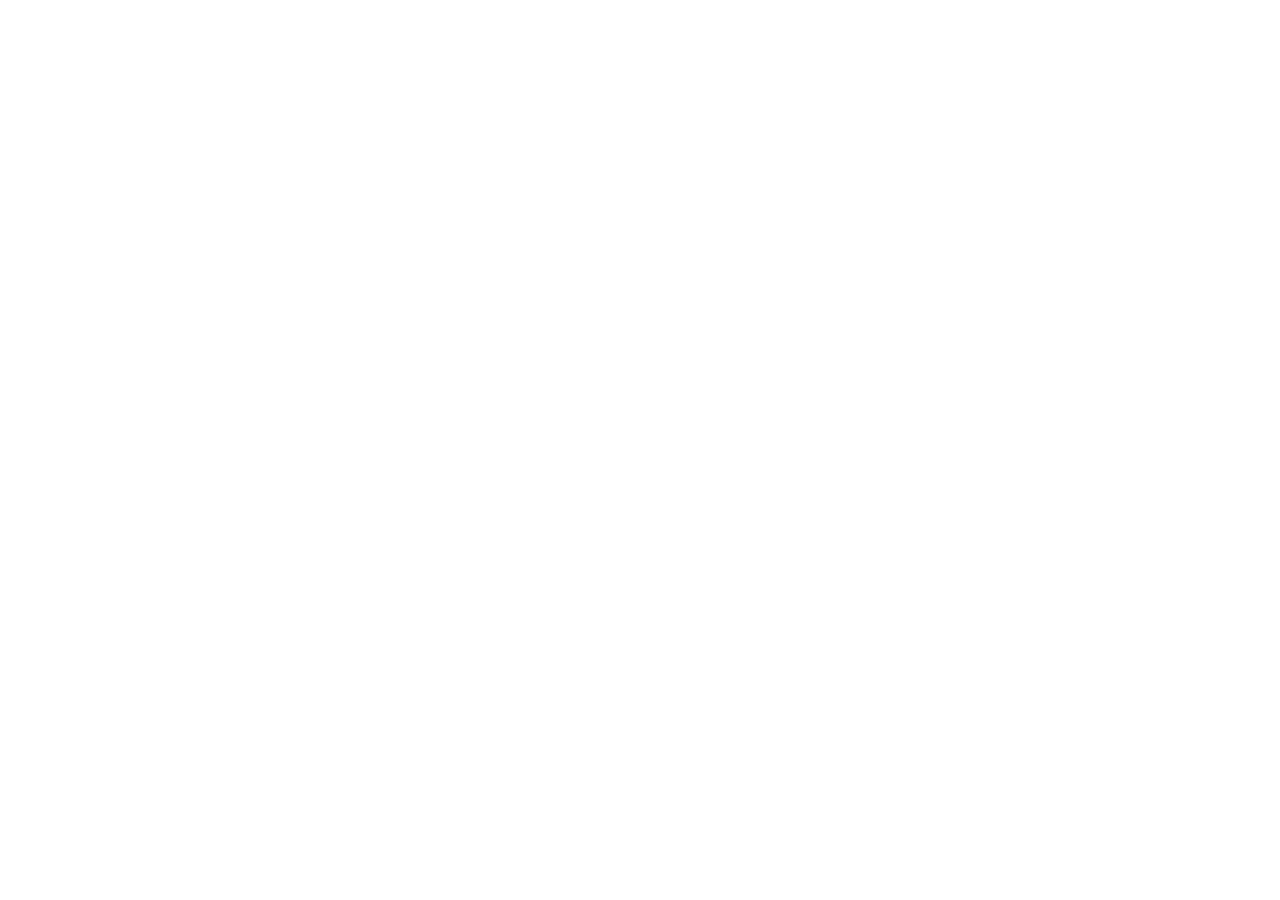
==== Layout.html @ 7b773ab5 "First steps" ====
<!DOCTYPE html>
<html lang="en">
<head>
    <meta name="author" content="Cristóvão Ribeiro">
    <meta charset="UTF-8">
    <meta name="viewport" content="width=device-width, initial-scale=1.0">
    <meta name="description" content="Site foi criado para o projeto de Histogram em História">
	<meta name="keywords" content="Iluminismo, Histogram">
    <link rel="stylesheet" href="Layout.css">
    <title>Histogram</title>
</head>
<body>
    <nav class="Menu">
        <a href=""></a>
    </nav>
    
</body>
</html>
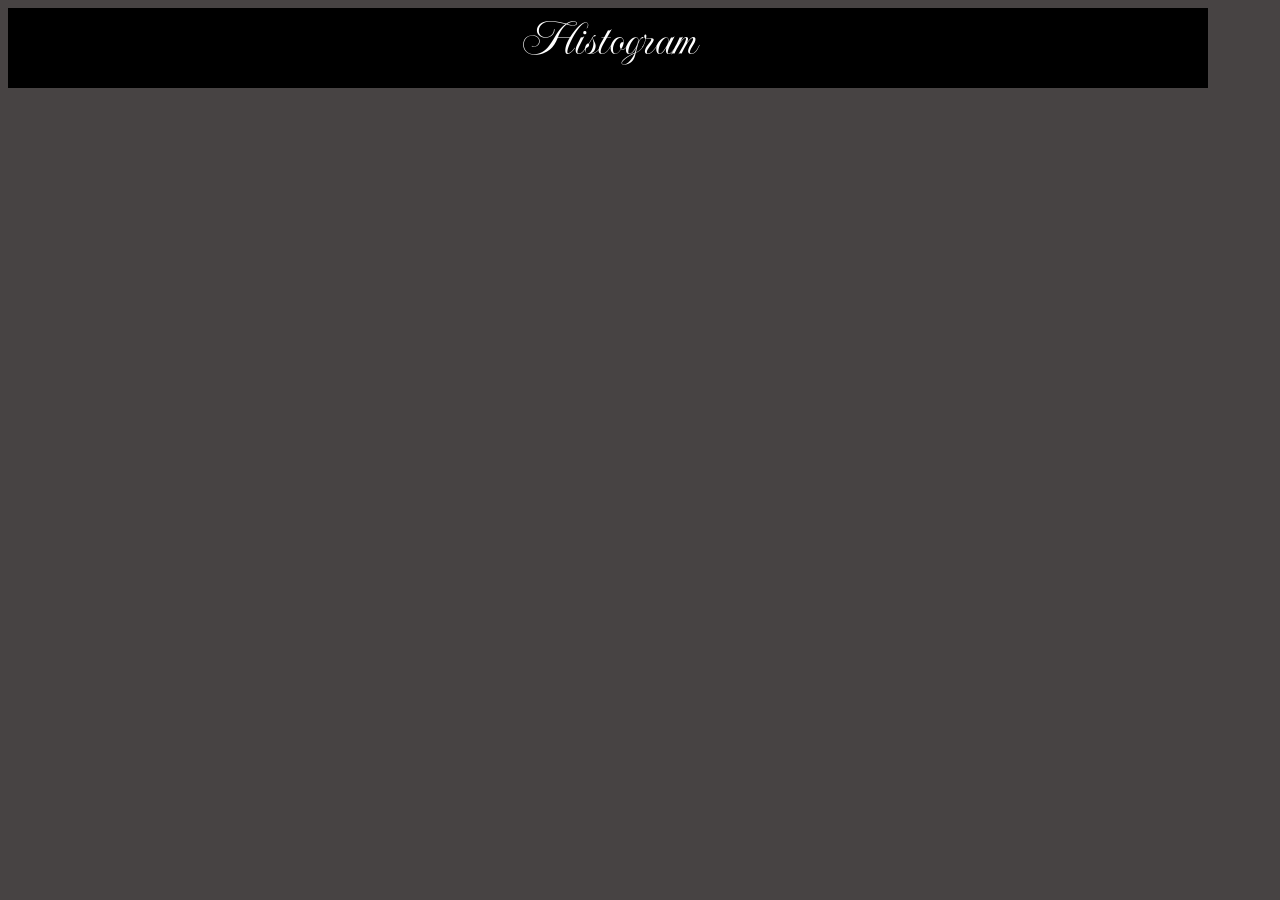
==== commit e4fab77b: "Firt steps2" ====
--- a/Layout.html
+++ b/Layout.html
@@ -10,9 +10,11 @@
     <title>Histogram</title>
 </head>
 <body>
-    <nav class="Menu">
-        <a href=""></a>
-    </nav>
+    <header>
+        <nav class="Menu">
+            <a href="">Histogram</a>
+        </nav>
+    </header>
     
 </body>
 </html>
--- a/Layout.css
+++ b/Layout.css
@@ -0,0 +1,24 @@
+@import url('https://fonts.googleapis.com/css2?family=Imperial+Script&display=swap');
+
+
+body{background-color: #474343;}
+
+/*Layout*/
+
+header{background-color: rgb(0, 0, 0);
+color: white;
+padding: 0px;
+width: 100%;
+max-width: 1200px;
+height: 100%;
+max-height: 80px;
+position: fixed;
+z-index: 1000;
+text-align: center;
+text-decoration: none;
+font-size: 50px;}
+
+Header nav a{text-decoration: none;
+color: white;
+font-family: "imperial script", cursive;
+}
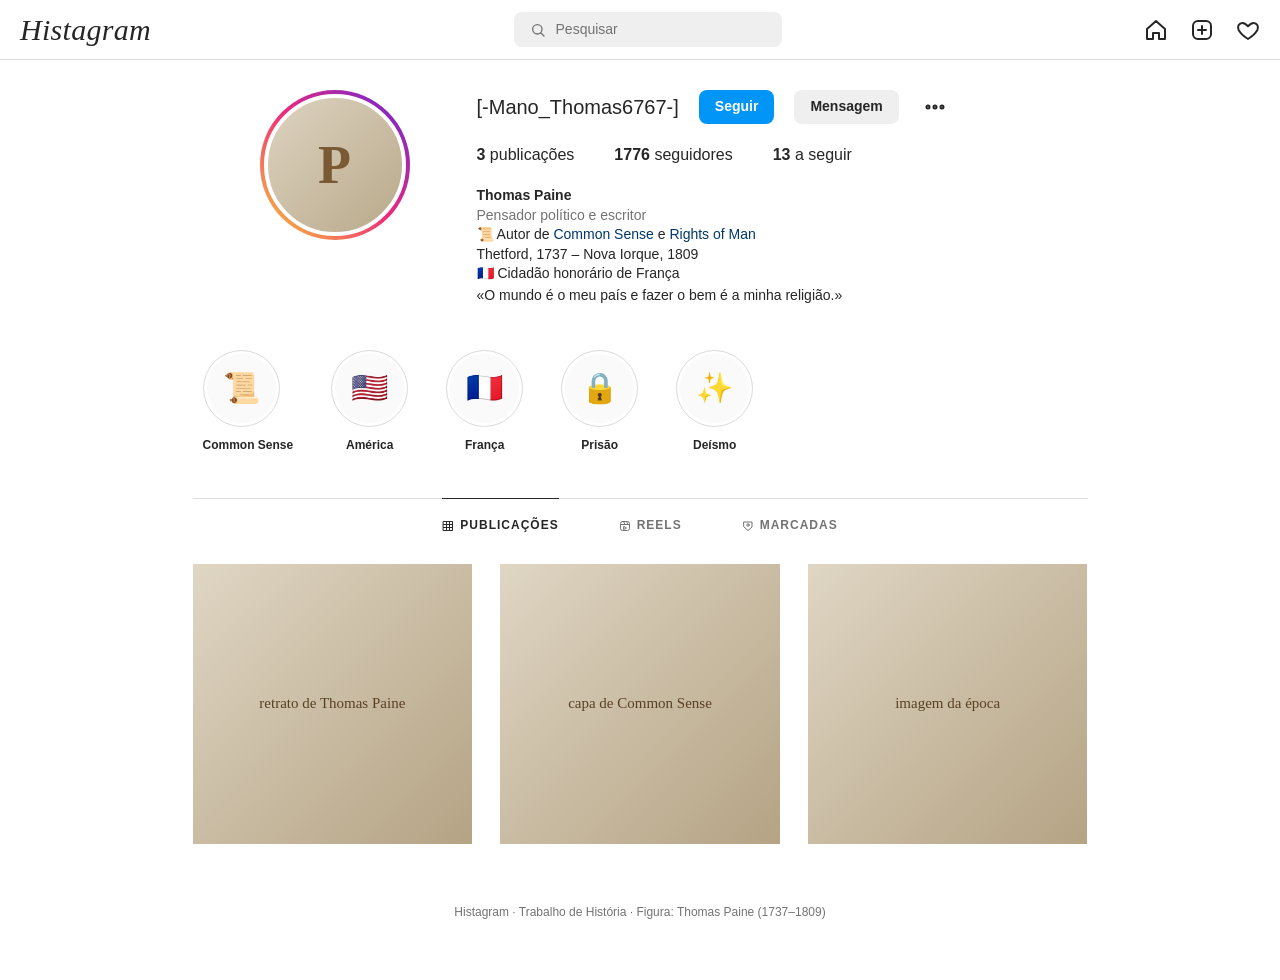
==== commit 098a4ee6: "Tudo" ====
--- a/Layout.html
+++ b/Layout.html
@@ -9,12 +9,155 @@
     <link rel="stylesheet" href="Layout.css">
     <title>Histogram</title>
 </head>
-<body>
-    <header>
-        <nav class="Menu">
-            <a href="">Histogram</a>
-        </nav>
-    </header>
-    
+<!-- Ícones reutilizáveis -->
+<svg class="sprite" width="0" height="0" aria-hidden="true">
+  <symbol id="heart" viewBox="0 0 24 24"><path d="M12 21s-7.5-4.6-9.5-9.3C1.2 8.4 3 5 6.4 5c2 0 3.5 1.1 5.6 3.2C14.1 6.1 15.6 5 17.6 5 21 5 22.8 8.4 21.5 11.7 19.5 16.4 12 21 12 21z"/></symbol>
+  <symbol id="comment" viewBox="0 0 24 24"><path d="M21 11.5a8.5 8.5 0 0 1-12.3 7.6L3 21l1.9-5.4A8.5 8.5 0 1 1 21 11.5z"/></symbol>
+  <symbol id="send" viewBox="0 0 24 24"><path d="M22 3 2 10.5l7.5 3 3 7.5L22 3zM9.5 13.5 22 3"/></symbol>
+  <symbol id="save" viewBox="0 0 24 24"><path d="M6 3h12v18l-6-4.5L6 21z"/></symbol>
+  <symbol id="grid" viewBox="0 0 24 24"><rect x="3" y="3" width="18" height="18"/><path d="M9 3v18M15 3v18M3 9h18M3 15h18"/></symbol>
+  <symbol id="reel" viewBox="0 0 24 24"><rect x="3" y="3" width="18" height="18" rx="4"/><path d="M3 9h18M9 3l3 6M15 3l3 6M10 13l5 3-5 3z"/></symbol>
+  <symbol id="tag" viewBox="0 0 24 24"><path d="M4 4h16v10l-8 7-8-7z"/><circle cx="12" cy="10" r="2.5"/></symbol>
+  <symbol id="home" viewBox="0 0 24 24"><path d="M3 11 12 3l9 8v10h-6v-6H9v6H3z"/></symbol>
+  <symbol id="search" viewBox="0 0 24 24"><circle cx="11" cy="11" r="7"/><path d="m21 21-5-5"/></symbol>
+  <symbol id="plus" viewBox="0 0 24 24"><rect x="3" y="3" width="18" height="18" rx="5"/><path d="M12 8v8M8 12h8"/></symbol>
+  <symbol id="x" viewBox="0 0 24 24"><path d="M5 5l14 14M19 5 5 19"/></symbol>
+  <symbol id="more" viewBox="0 0 24 24"><circle cx="5" cy="12" r="1.5" class="f"/><circle cx="12" cy="12" r="1.5" class="f"/><circle cx="19" cy="12" r="1.5" class="f"/></symbol>
+  <symbol id="smile" viewBox="0 0 24 24"><circle cx="12" cy="12" r="9"/><path d="M8 14s1.5 2.5 4 2.5 4-2.5 4-2.5M9 9.5h.01M15 9.5h.01"/></symbol>
+  <symbol id="stack" viewBox="0 0 24 24"><rect x="3" y="7" width="14" height="14" rx="2"/><path d="M7 3h12a2 2 0 0 1 2 2v12"/></symbol>
+</svg>
+
+<!-- Barra superior -->
+<div class="topbar">
+  <span class="logo">Histagram</span>
+  <div class="search"><svg class="i"><use href="#search"/></svg>Pesquisar</div>
+  <div class="topicons">
+    <svg class="i"><use href="#home"/></svg>
+    <svg class="i"><use href="#plus"/></svg>
+    <svg class="i"><use href="#heart"/></svg>
+  </div>
+</div>
+
+<main class="page">
+  <!-- A. Identidade do perfil -->
+  <section class="profile">
+    <div class="pic-col">
+      <div class="pic"><div class="in">P<img src="paine_retrato.jpg" alt="Retrato de Thomas Paine" onerror="this.remove()"></div></div>
+    </div>
+    <div class="info">
+      <div class="l1">
+        <h1 class="uname">[-Mano_Thomas6767-]</h1>
+        <a class="btn" href="#">Seguir</a>
+        <a class="btn g" href="#">Mensagem</a>
+        <svg class="i dots"><use href="#more"/></svg>
+      </div>
+      <div class="l2">
+        <span><b>3</b> publicações</span>
+        <span><b>1776</b> seguidores</span>
+        <span><b>13</b> a seguir</span>
+      </div>
+      <div class="fullname">Thomas Paine</div>
+      <div class="cat">Pensador político e escritor</div>
+      <div class="bio">📜 Autor de <span class="tag">Common Sense</span> e <span class="tag">Rights of Man</span>
+Thetford, 1737 – Nova Iorque, 1809
+🇫🇷 Cidadão honorário de França
+<span class="q">«O mundo é o meu país e fazer o bem é a minha religião.»</span></div>
+    </div>
+  </section>
+
+  <!-- Destaques -->
+  <div class="highlights">
+    <div class="hl"><div class="c"><span>📜</span></div><small>Common Sense</small></div>
+    <div class="hl"><div class="c"><span>🇺🇸</span></div><small>América</small></div>
+    <div class="hl"><div class="c"><span>🇫🇷</span></div><small>França</small></div>
+    <div class="hl"><div class="c"><span>🔒</span></div><small>Prisão</small></div>
+    <div class="hl"><div class="c"><span>✨</span></div><small>Deísmo</small></div>
+  </div>
+
+  <!-- Separadores -->
+  <div class="tabs">
+    <div class="tab on"><svg class="i"><use href="#grid"/></svg><span>Publicações</span></div>
+    <div class="tab"><svg class="i"><use href="#reel"/></svg><span>Reels</span></div>
+    <div class="tab"><svg class="i"><use href="#tag"/></svg><span>Marcadas</span></div>
+  </div>
+
+  <!-- B. Grelha com as três publicações -->
+  <section class="grid">
+    <a class="tile" href="#p1">
+      <div class="ph">retrato de Thomas Paine</div>
+      <img src="paine_retrato.jpg" alt="Retrato de Thomas Paine" onerror="this.remove()">
+      <div class="over"><span><svg class="i f"><use href="#heart"/></svg>1 774</span><span><svg class="i f"><use href="#comment"/></svg>13</span></div>
+    </a>
+    <a class="tile" href="#p2">
+      <div class="ph">capa de Common Sense</div>
+      <img src="common_sense.jpg" alt="Capa de Common Sense, 1776" onerror="this.remove()">
+      <div class="over"><span><svg class="i f"><use href="#heart"/></svg>1 776</span><span><svg class="i f"><use href="#comment"/></svg>47</span></div>
+    </a>
+    <a class="tile" href="#p3">
+      <div class="ph">imagem da época</div>
+      <img src="revolucoes.jpg" alt="Imagem da época das revoluções" onerror="this.remove()">
+      <div class="over"><span><svg class="i f"><use href="#heart"/></svg>1 792</span><span><svg class="i f"><use href="#comment"/></svg>94</span></div>
+    </a>
+  </section>
+
+  <footer>Histagram · Trabalho de História · Figura: Thomas Paine (1737–1809)</footer>
+</main>
+
+<!-- ============ Publicação 1 ============ -->
+<div class="modal" id="p1">
+  <a class="bg" href="#" aria-label="Fechar"></a>
+  <a class="close" href="#"><svg class="i"><use href="#x"/></svg></a>
+  <a class="nav prev" href="#p3">‹</a><a class="nav next" href="#p2">›</a>
+  <article class="box">
+    <div class="photo">retrato de Thomas Paine<img src="paine_retrato.jpg" alt="Retrato de Thomas Paine" onerror="this.remove()"></div>
+    <div class="side">
+      <header><div class="ava">P<img src="paine_retrato.jpg" alt="" onerror="this.remove()"></div><div class="who"><b>thomas.paine_1737</b><span>Thetford, Inglaterra</span></div><svg class="i dots"><use href="#more"/></svg></header>
+      <div class="comments"><div class="ava">P<img src="paine_retrato.jpg" alt="" onerror="this.remove()"></div>
+        <div><p><b>thomas.paine_1737</b>Quem sou eu? Thomas Paine, nascido em Thetford, em 1737, filho de um quaker que fazia espartilhos. Em 1774, com uma carta de Benjamin Franklin, parti para Filadélfia. 🇺🇸
+          <span class="tags">#ThomasPaine #Iluminismo #SéculoXVIII #Thetford #Franklin</span></p><time>1774</time></div></div>
+      <div class="bar"><div class="acts"><svg class="i"><use href="#heart"/></svg><svg class="i"><use href="#comment"/></svg><svg class="i"><use href="#send"/></svg><svg class="i sv"><use href="#save"/></svg></div>
+        <div class="likes">1 774 gostos</div><div class="date">Novembro de 1774</div></div>
+      <div class="add"><svg class="i"><use href="#smile"/></svg><span>Adicione um comentário...</span><span class="pub">Publicar</span></div>
+    </div>
+  </article>
+</div>
+
+<!-- ============ Publicação 2 ============ -->
+<div class="modal" id="p2">
+  <a class="bg" href="#" aria-label="Fechar"></a>
+  <a class="close" href="#"><svg class="i"><use href="#x"/></svg></a>
+  <a class="nav prev" href="#p1">‹</a><a class="nav next" href="#p3">›</a>
+  <article class="box">
+    <div class="photo">capa de Common Sense<img src="common_sense.jpg" alt="Capa de Common Sense, 1776" onerror="this.remove()"></div>
+    <div class="side">
+      <header><div class="ava">P<img src="paine_retrato.jpg" alt="" onerror="this.remove()"></div><div class="who"><b>thomas.paine_1737</b><span>Filadélfia, Pensilvânia</span></div><svg class="i dots"><use href="#more"/></svg></header>
+      <div class="comments"><div class="ava">P<img src="paine_retrato.jpg" alt="" onerror="this.remove()"></div>
+        <div><p><b>thomas.paine_1737</b>A minha obra. Em janeiro de 1776 publiquei <i>Common Sense</i>, o panfleto que defendia a independência das colónias e criticava a monarquia hereditária. Depois vieram <i>Rights of Man</i> (1791–92) e <i>The Age of Reason</i> (1794–95). 📜
+          <span class="tags">#CommonSense #RightsOfMan #Iluminismo #Independência #Razão</span></p><time>Janeiro de 1776</time></div></div>
+      <div class="bar"><div class="acts"><svg class="i"><use href="#heart"/></svg><svg class="i"><use href="#comment"/></svg><svg class="i"><use href="#send"/></svg><svg class="i sv"><use href="#save"/></svg></div>
+        <div class="likes">1 776 gostos</div><div class="date">Janeiro de 1776</div></div>
+      <div class="add"><svg class="i"><use href="#smile"/></svg><span>Adicione um comentário...</span><span class="pub">Publicar</span></div>
+    </div>
+  </article>
+</div>
+
+<!-- ============ Publicação 3 ============ -->
+<div class="modal" id="p3">
+  <a class="bg" href="#" aria-label="Fechar"></a>
+  <a class="close" href="#"><svg class="i"><use href="#x"/></svg></a>
+  <a class="nav prev" href="#p2">‹</a><a class="nav next" href="#p1">›</a>
+  <article class="box">
+    <div class="photo">imagem da época<img src="revolucoes.jpg" alt="Imagem da época das revoluções" onerror="this.remove()"></div>
+    <div class="side">
+      <header><div class="ava">P<img src="paine_retrato.jpg" alt="" onerror="this.remove()"></div><div class="who"><b>thomas.paine_1737</b><span>Paris, França</span></div><svg class="i dots"><use href="#more"/></svg></header>
+      <div class="comments"><div class="ava">P<img src="paine_retrato.jpg" alt="" onerror="this.remove()"></div>
+        <div><p><b>thomas.paine_1737</b>O meu tempo. Vivi duas revoluções, a americana e a francesa. Fui eleito para a Convenção Nacional em 1792 e, em 1793, acabei preso em Paris. As ideias do Iluminismo corriam já em panfletos, jornais e cafés, e não só nos salões. ⚖️
+          <span class="tags">#RevoluçãoAmericana #RevoluçãoFrancesa #Iluminismo #Panfletos #Liberdade</span></p><time>1792 – 1794</time></div></div>
+      <div class="bar"><div class="acts"><svg class="i"><use href="#heart"/></svg><svg class="i"><use href="#comment"/></svg><svg class="i"><use href="#send"/></svg><svg class="i sv"><use href="#save"/></svg></div>
+        <div class="likes">1 792 gostos</div><div class="date">1792 – 1794</div></div>
+      <div class="add"><svg class="i"><use href="#smile"/></svg><span>Adicione um comentário...</span><span class="pub">Publicar</span></div>
+    </div>
+  </article>
+</div>
 </body>
 </html>
--- a/Layout.css
+++ b/Layout.css
@@ -1,24 +1,187 @@
-@import url('https://fonts.googleapis.com/css2?family=Imperial+Script&display=swap');
+:root {
+  --bg: #ffffff;
+  --bg-2: #fafafa;
+  --border: #dbdbdb;
+  --text: #262626;
+  --muted: #737373;
+  --blue: #0095f6;
+  --link: #00376b;
+  --grad: linear-gradient(45deg, #f9ce34, #ee2a7b, #6228d7);
+}
+* { box-sizing: border-box; margin: 0; padding: 0; }
+html { scroll-behavior: smooth; }
+body {
+  background: var(--bg);
+  color: var(--text);
+  font-family: -apple-system, BlinkMacSystemFont, "Segoe UI", Roboto, Helvetica, Arial, sans-serif;
+  font-size: 14px;
+  line-height: 1.4;
+}
+a { color: inherit; text-decoration: none; }
+svg.i { width: 24px; height: 24px; fill: none; stroke: currentColor; stroke-width: 2; stroke-linecap: round; stroke-linejoin: round; }
+svg.f { fill: currentColor; stroke: none; }
+.sprite { position: absolute; }
 
+/* ---------- Barra superior ---------- */
+.topbar {
+  position: sticky; top: 0; z-index: 20;
+  background: var(--bg); border-bottom: 1px solid var(--border);
+  height: 60px; display: flex; align-items: center; justify-content: space-between;
+  padding: 0 20px;
+}
+.logo {
+  font-family: "Billabong", "Snell Roundhand", "Brush Script MT", "Segoe Script", cursive;
+  font-size: 30px; font-style: italic; letter-spacing: .3px;
+}
+.search {
+  background: #efefef; border-radius: 8px; padding: 8px 16px; color: var(--muted);
+  width: 268px; display: flex; gap: 10px; align-items: center;
+}
+.search svg { width: 16px; height: 16px; }
+.topicons { display: flex; gap: 22px; }
 
-body{background-color: #474343;}
+/* ---------- Perfil ---------- */
+.page { max-width: 935px; margin: 0 auto; padding: 30px 20px 60px; }
+.profile { display: flex; margin-bottom: 44px; }
+.pic-col { flex: 0 0 284px; display: flex; justify-content: center; }
+.pic {
+  width: 150px; height: 150px; border-radius: 50%; padding: 4px; background: var(--grad);
+}
+.pic .in {
+  width: 100%; height: 100%; border-radius: 50%; border: 4px solid #fff; overflow: hidden;
+  background: linear-gradient(135deg, #ddd3c1, #b9a98a);
+  display: flex; align-items: center; justify-content: center;
+  font: 700 54px Georgia, serif; color: #7a5a35; position: relative;
+}
+.pic img, .tile img, .modal .photo img, .ava img { position: absolute; inset: 0; width: 100%; height: 100%; object-fit: cover; }
+.info { flex: 1; min-width: 0; }
+.l1 { display: flex; align-items: center; gap: 20px; flex-wrap: wrap; margin-bottom: 20px; }
+.uname { font-size: 20px; font-weight: 400; }
+.btn {
+  background: var(--blue); color: #fff; font-weight: 600; font-size: 14px;
+  padding: 7px 16px; border-radius: 8px;
+}
+.btn.g { background: #efefef; color: var(--text); }
+.dots { margin-left: 4px; }
+.l2 { display: flex; gap: 40px; margin-bottom: 20px; font-size: 16px; }
+.l2 b { font-weight: 600; }
+.fullname { font-weight: 600; font-size: 14px; }
+.cat { color: var(--muted); }
+.bio { white-space: pre-line; }
+.bio .q { display: block; margin-top: 2px; }
+.bio .tag { color: var(--link); }
 
-/*Layout*/
+/* ---------- Destaques ---------- */
+.highlights { display: flex; gap: 38px; margin-bottom: 44px; padding: 0 10px; overflow-x: auto; }
+.hl { text-align: center; flex: 0 0 auto; }
+.hl .c {
+  width: 77px; height: 77px; border-radius: 50%; border: 1px solid var(--border);
+  padding: 3px; margin-bottom: 8px;
+}
+.hl .c span {
+  display: flex; width: 100%; height: 100%; border-radius: 50%;
+  background: var(--bg-2); align-items: center; justify-content: center; font-size: 30px;
+}
+.hl small { font-size: 12px; font-weight: 600; }
 
-header{background-color: rgb(0, 0, 0);
-color: white;
-padding: 0px;
-width: 100%;
-max-width: 1200px;
-height: 100%;
-max-height: 80px;
-position: fixed;
-z-index: 1000;
-text-align: center;
-text-decoration: none;
-font-size: 50px;}
+/* ---------- Separadores ---------- */
+.tabs { border-top: 1px solid var(--border); display: flex; justify-content: center; gap: 60px; }
+.tab {
+  display: flex; align-items: center; gap: 6px; padding: 18px 0;
+  font-size: 12px; font-weight: 600; letter-spacing: 1px; text-transform: uppercase; color: var(--muted);
+  margin-top: -1px; border-top: 1px solid transparent;
+}
+.tab.on { color: var(--text); border-top-color: var(--text); }
+.tab svg { width: 12px; height: 12px; }
 
-Header nav a{text-decoration: none;
-color: white;
-font-family: "imperial script", cursive;
-}+/* ---------- Grelha ---------- */
+.grid { display: grid; grid-template-columns: repeat(3, 1fr); gap: 28px; margin-top: 12px; }
+.tile {
+  position: relative; aspect-ratio: 1 / 1; overflow: hidden; display: block;
+  background: linear-gradient(135deg, #dfd6c4, #b5a384);
+  color: #5a4023; font-family: Georgia, serif; font-size: 15px; text-align: center;
+}
+.tile .ph { position: absolute; inset: 0; display: flex; align-items: center; justify-content: center; padding: 20px; }
+.tile .over {
+  position: absolute; inset: 0; background: rgba(0,0,0,.3); color: #fff; font-family: inherit;
+  display: none; align-items: center; justify-content: center; gap: 28px; font: 700 16px -apple-system, "Segoe UI", Arial, sans-serif;
+}
+.tile:hover .over { display: flex; }
+.over span { display: flex; align-items: center; gap: 7px; }
+.over svg { width: 19px; height: 19px; }
+.tile .multi { position: absolute; top: 10px; right: 10px; color: #fff; }
+.tile .multi svg { width: 20px; height: 20px; filter: drop-shadow(0 1px 2px rgba(0,0,0,.5)); }
+footer { text-align: center; color: var(--muted); font-size: 12px; margin-top: 60px; }
+
+/* ---------- Janela da publicação (abre ao clicar) ---------- */
+.modal {
+  display: none; position: fixed; inset: 0; z-index: 50;
+  background: rgba(0,0,0,.65); align-items: center; justify-content: center; padding: 20px;
+}
+.modal:target { display: flex; }
+.modal .bg { position: absolute; inset: 0; cursor: default; }
+.close { position: fixed; top: 16px; right: 22px; color: #fff; z-index: 3; }
+.close svg { width: 28px; height: 28px; }
+.nav {
+  position: fixed; top: 50%; transform: translateY(-50%); z-index: 3;
+  width: 32px; height: 32px; border-radius: 50%; background: #fff; color: #000;
+  display: flex; align-items: center; justify-content: center; font-size: 18px; font-weight: 700;
+}
+.nav.prev { left: 22px; }
+.nav.next { right: 22px; }
+.box {
+  position: relative; z-index: 2; background: #fff; border-radius: 4px; overflow: hidden;
+  display: flex; width: min(1000px, 100%); height: min(640px, calc(100vh - 40px));
+}
+.photo {
+  flex: 0 0 auto; height: 100%; aspect-ratio: 1 / 1; position: relative;
+  background: linear-gradient(135deg, #dfd6c4, #b5a384);
+  display: flex; align-items: center; justify-content: center; text-align: center; padding: 30px;
+  font-family: Georgia, serif; color: #5a4023; font-size: 20px;
+}
+.side { flex: 1; min-width: 0; display: flex; flex-direction: column; border-left: 1px solid var(--border); }
+.side header { display: flex; align-items: center; gap: 12px; padding: 14px 16px; border-bottom: 1px solid var(--border); }
+.ava {
+  width: 32px; height: 32px; border-radius: 50%; position: relative; overflow: hidden; flex: 0 0 32px;
+  background: linear-gradient(135deg, #ddd3c1, #b9a98a); border: 2px solid #fff; outline: 2px solid #e1306c;
+  display: flex; align-items: center; justify-content: center; font: 700 13px Georgia, serif; color: #7a5a35;
+}
+.side .who b { font-weight: 600; display: block; line-height: 1.2; }
+.side .who span { font-size: 12px; }
+.side header .dots { margin-left: auto; }
+.comments { flex: 1; overflow-y: auto; padding: 16px; display: flex; gap: 12px; align-items: flex-start; }
+.comments p { font-size: 14px; }
+.comments p b { font-weight: 600; margin-right: 4px; }
+.comments .tags { color: var(--link); display: block; margin-top: 6px; }
+.comments time { display: block; margin-top: 8px; font-size: 12px; color: var(--muted); }
+.bar { border-top: 1px solid var(--border); padding: 8px 16px 0; }
+.acts { display: flex; gap: 16px; padding: 4px 0 8px; }
+.acts .sv { margin-left: auto; }
+.likes { font-weight: 600; }
+.date { font-size: 10px; letter-spacing: .2px; color: var(--muted); text-transform: uppercase; padding: 4px 0 12px; }
+.add { border-top: 1px solid var(--border); padding: 14px 16px; display: flex; align-items: center; gap: 12px; color: var(--muted); }
+.add span:nth-child(2) { flex: 1; }
+.add .pub { color: #b2dffc; font-weight: 600; }
+
+/* ---------- Telemóvel ---------- */
+@media (max-width: 760px) {
+  .search { display: none; }
+  .page { padding: 16px 12px 40px; }
+  .profile { flex-wrap: wrap; margin-bottom: 20px; }
+  .pic-col { flex: 0 0 auto; margin-right: 20px; }
+  .pic { width: 86px; height: 86px; padding: 3px; }
+  .pic .in { border-width: 3px; font-size: 30px; }
+  .info { flex: 1 1 60%; }
+  .l1 { gap: 10px; margin-bottom: 10px; }
+  .uname { font-size: 18px; }
+  .l2 { gap: 20px; font-size: 14px; margin: 14px 0; }
+  .highlights { gap: 18px; margin-bottom: 20px; }
+  .hl .c { width: 62px; height: 62px; }
+  .tabs { gap: 0; justify-content: space-around; }
+  .tab span { display: none; }
+  .grid { gap: 2px; margin-top: 0; }
+  .tile .ph { font-size: 11px; padding: 6px; }
+  .box { flex-direction: column; height: auto; max-height: calc(100vh - 40px); overflow-y: auto; }
+  .photo { width: 100%; height: auto; }
+  .nav { display: none; }
+}
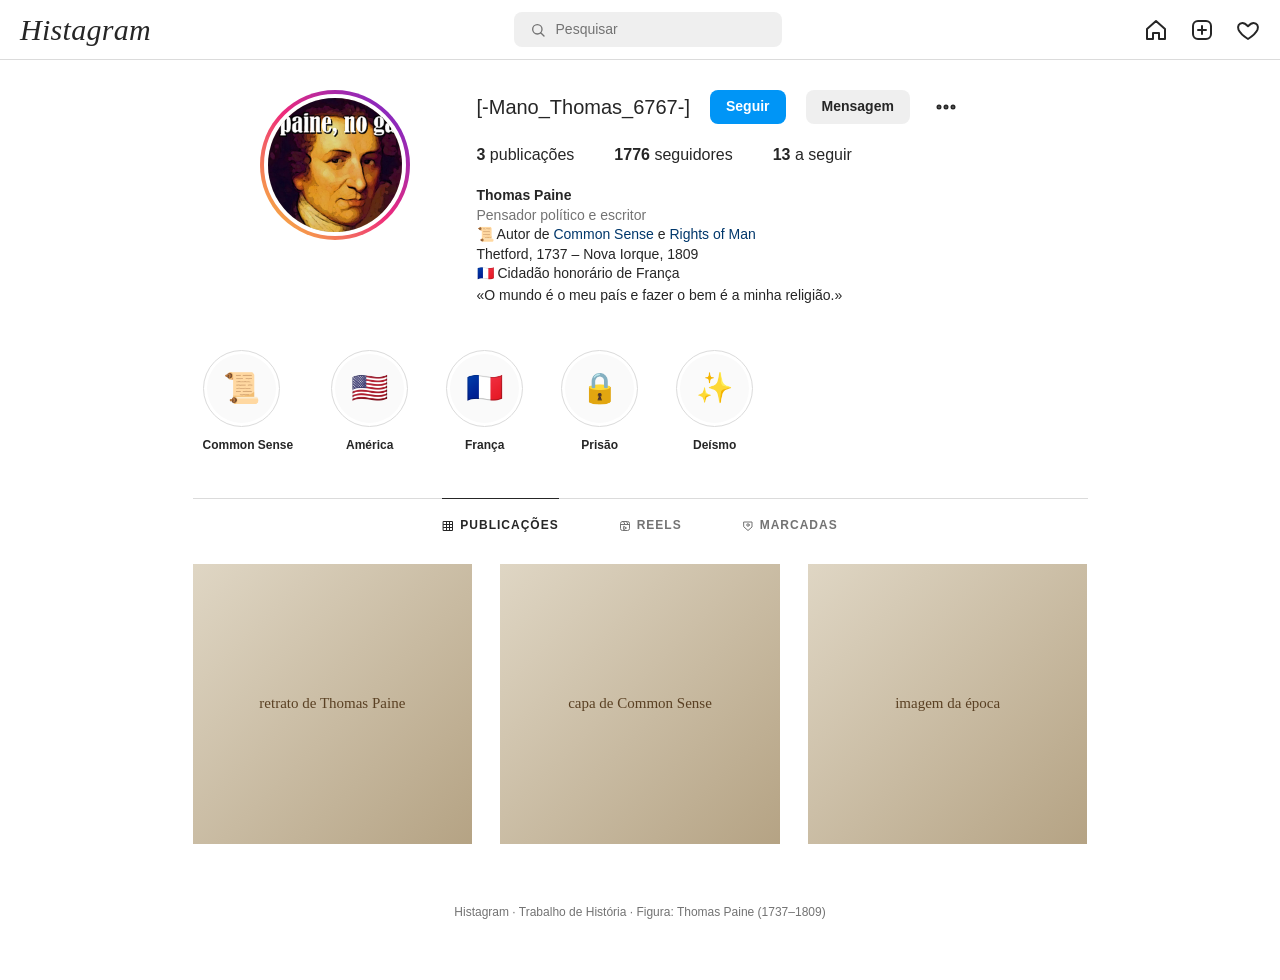
==== commit 4a51ae54: "IMG" ====
--- a/Layout.html
+++ b/Layout.html
@@ -42,11 +42,11 @@
   <!-- A. Identidade do perfil -->
   <section class="profile">
     <div class="pic-col">
-      <div class="pic"><div class="in">P<img src="paine_retrato.jpg" alt="Retrato de Thomas Paine" onerror="this.remove()"></div></div>
+      <div class="pic"><div class="in">P<img src="Img/thomas-paine-gain.jpg" alt="Retrato de Thomas Paine" onerror="this.remove()"></div></div>
     </div>
     <div class="info">
       <div class="l1">
-        <h1 class="uname">[-Mano_Thomas6767-]</h1>
+        <h1 class="uname">[-Mano_Thomas_6767-]</h1>
         <a class="btn" href="#">Seguir</a>
         <a class="btn g" href="#">Mensagem</a>
         <svg class="i dots"><use href="#more"/></svg>
